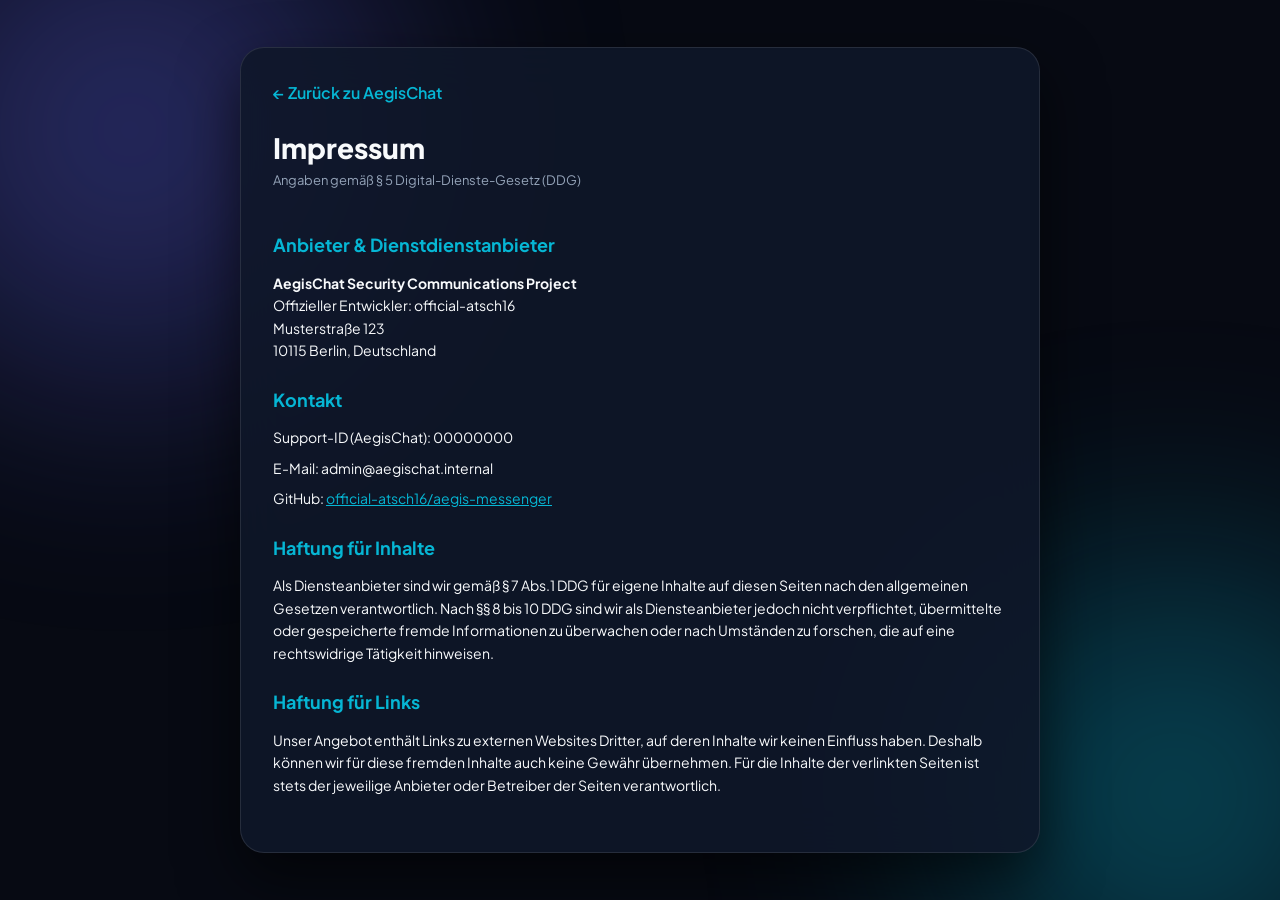
==== public/impressum.html @ 0c6d3ee8 "Fix Supabase Realtime messaging, standardize 8-digit Support ID, add Session Lock, RBAC blacklist, L" ====
<!DOCTYPE html>
<html lang="de">
<head>
  <meta charset="UTF-8">
  <meta name="viewport" content="width=device-width, initial-scale=1.0">
  <title>Impressum • AegisChat</title>
  <link rel="icon" type="image/svg+xml" href="/favicon.svg">
  <link rel="stylesheet" href="/style.css">
  <link href="https://fonts.googleapis.com/css2?family=Plus+Jakarta+Sans:wght@400;500;600;700;800&family=JetBrains+Mono:wght@400;500;600&display=swap" rel="stylesheet">
  <style>
    .legal-container {
      max-width: 800px;
      margin: 40px auto;
      padding: 32px;
      line-height: 1.6;
    }
    .legal-header {
      margin-bottom: 24px;
      border-bottom: 1px solid var(--border-glass);
      padding-bottom: 16px;
    }
    .legal-header h1 {
      font-size: 28px;
      font-weight: 800;
      color: var(--text-bright);
    }
    .legal-section {
      margin-bottom: 24px;
    }
    .legal-section h2 {
      font-size: 18px;
      font-weight: 700;
      color: var(--accent-cyan);
      margin-bottom: 12px;
    }
    .legal-section p, .legal-section address {
      font-style: normal;
      color: var(--text-secondary);
      font-size: 14px;
      margin-bottom: 8px;
    }
    .back-link {
      display: inline-flex;
      align-items: center;
      gap: 8px;
      color: var(--accent-cyan);
      text-decoration: none;
      font-weight: 600;
      margin-bottom: 20px;
    }
  </style>
</head>
<body>
  <div class="app-background">
    <div class="glow-sphere glow-1"></div>
    <div class="glow-sphere glow-2"></div>
  </div>

  <div class="legal-container glass-card">
    <a href="/" class="back-link">← Zurück zu AegisChat</a>

    <div class="legal-header">
      <h1>Impressum</h1>
      <p style="color: var(--text-muted); font-size: 13px;">Angaben gemäß § 5 Digital-Dienste-Gesetz (DDG)</p>
    </div>

    <div class="legal-section">
      <h2>Anbieter & Dienstdienstanbieter</h2>
      <address>
        <strong>AegisChat Security Communications Project</strong><br>
        Offizieller Entwickler: official-atsch16<br>
        Musterstraße 123<br>
        10115 Berlin, Deutschland
      </address>
    </div>

    <div class="legal-section">
      <h2>Kontakt</h2>
      <p>Support-ID (AegisChat): <code>00000000</code></p>
      <p>E-Mail: admin@aegischat.internal</p>
      <p>GitHub: <a href="https://github.com/offical-atsch16/aegis-messenger" target="_blank" style="color: var(--accent-cyan);">official-atsch16/aegis-messenger</a></p>
    </div>

    <div class="legal-section">
      <h2>Haftung für Inhalte</h2>
      <p>Als Diensteanbieter sind wir gemäß § 7 Abs.1 DDG für eigene Inhalte auf diesen Seiten nach den allgemeinen Gesetzen verantwortlich. Nach §§ 8 bis 10 DDG sind wir als Diensteanbieter jedoch nicht verpflichtet, übermittelte oder gespeicherte fremde Informationen zu überwachen oder nach Umständen zu forschen, die auf eine rechtswidrige Tätigkeit hinweisen.</p>
    </div>

    <div class="legal-section">
      <h2>Haftung für Links</h2>
      <p>Unser Angebot enthält Links zu externen Websites Dritter, auf deren Inhalte wir keinen Einfluss haben. Deshalb können wir für diese fremden Inhalte auch keine Gewähr übernehmen. Für die Inhalte der verlinkten Seiten ist stets der jeweilige Anbieter oder Betreiber der Seiten verantwortlich.</p>
    </div>
  </div>
</body>
</html>
---- style.css ----
/* AegisChat - Modern Glassmorphism & Enterprise Privacy Responsive Theme */
:root {
  --bg-dark: #070a13;
  --panel-bg: rgba(15, 23, 42, 0.88);
  --panel-border: rgba(255, 255, 255, 0.1);
  --accent: #6366f1;
  --accent-glow: rgba(99, 102, 241, 0.45);
  --accent-hover: #4f46e5;
  --accent-cyan: #06b6d4;
  --accent-pink: #ec4899;
  --text-main: #f8fafc;
  --text-muted: #94a3b8;
  --input-bg: rgba(10, 15, 28, 0.7);
  --msg-own: linear-gradient(135deg, #6366f1, #4f46e5);
  --msg-other: rgba(30, 41, 59, 0.88);
  --danger: #ef4444;
  --danger-hover: #dc2626;
  --warning: #f59e0b;
  --font-main: 'Plus Jakarta Sans', -apple-system, sans-serif;
  --font-mono: 'JetBrains Mono', monospace;
  --touch-min-height: 44px;
}

* {
  box-sizing: border-box;
  margin: 0;
  padding: 0;
  font-family: var(--font-main);
  -webkit-font-smoothing: antialiased;
}

/* CUSTOM SCROLLBARS FOR CLEAN NATURAL SCROLLING */
::-webkit-scrollbar {
  width: 6px;
  height: 6px;
}

::-webkit-scrollbar-track {
  background: rgba(10, 15, 28, 0.3);
  border-radius: 4px;
}

::-webkit-scrollbar-thumb {
  background: rgba(255, 255, 255, 0.18);
  border-radius: 4px;
}

::-webkit-scrollbar-thumb:hover {
  background: rgba(99, 102, 241, 0.5);
}

body {
  background-color: var(--bg-dark);
  color: var(--text-main);
  min-height: 100vh;
  display: flex;
  flex-direction: column;
  justify-content: center;
  align-items: center;
  overflow-x: hidden;
  position: relative;
}

/* Background Ambient Lighting */
.app-background {
  position: fixed;
  inset: 0;
  z-index: 0;
  pointer-events: none;
}

.glow-sphere {
  position: absolute;
  border-radius: 50%;
  filter: blur(130px);
  opacity: 0.35;
  animation: pulseGlow 10s ease-in-out infinite alternate;
}

.glow-1 {
  width: 500px;
  height: 500px;
  background: var(--accent);
  top: -120px;
  left: -120px;
}

.glow-2 {
  width: 450px;
  height: 450px;
  background: var(--accent-cyan);
  bottom: -120px;
  right: -120px;
}

.glow-3 {
  width: 350px;
  height: 350px;
  background: var(--accent-pink);
  top: 40%;
  left: 50%;
  transform: translate(-50%, -50%);
  opacity: 0.2;
}

@keyframes pulseGlow {
  0% { transform: scale(1); opacity: 0.3; }
  100% { transform: scale(1.1); opacity: 0.45; }
}

.hidden { display: none !important; }

/* GLOBAL BANNER */
.global-banner {
  position: fixed;
  top: 0;
  left: 0;
  right: 0;
  z-index: 1100;
  display: flex;
  align-items: center;
  justify-content: space-between;
  padding: 10px 20px;
  background: rgba(15, 23, 42, 0.95);
  border-bottom: 1px solid var(--accent);
  backdrop-filter: blur(12px);
  font-size: 13px;
}

.banner-content {
  display: flex;
  align-items: center;
  gap: 12px;
}

.banner-badge {
  padding: 2px 8px;
  border-radius: 6px;
  font-size: 11px;
  font-weight: 700;
  background: var(--accent);
  color: white;
  text-transform: uppercase;
}

/* Toast Notifications */
.toast-container {
  position: fixed;
  top: 24px;
  right: 24px;
  z-index: 9999;
  display: flex;
  flex-direction: column;
  gap: 10px;
  pointer-events: none;
}

.toast {
  pointer-events: auto;
  background: rgba(15, 23, 42, 0.95);
  color: var(--text-main);
  border: 1px solid var(--panel-border);
  border-left: 4px solid var(--accent-cyan);
  padding: 12px 20px;
  border-radius: 12px;
  font-size: 13px;
  font-weight: 500;
  box-shadow: 0 10px 30px rgba(0, 0, 0, 0.5);
  backdrop-filter: blur(12px);
  animation: slideInRight 0.3s cubic-bezier(0.16, 1, 0.3, 1), fadeOut 0.4s ease 3.5s forwards;
  max-width: 360px;
}

@keyframes slideInRight {
  from { transform: translateX(100%); opacity: 0; }
  to { transform: translateX(0); opacity: 1; }
}

@keyframes fadeOut {
  from { opacity: 1; transform: translateY(0); }
  to { opacity: 0; transform: translateY(-10px); }
}

/* Glassmorphism Cards */
.glass-card {
  background: var(--panel-bg);
  backdrop-filter: blur(24px);
  -webkit-backdrop-filter: blur(24px);
  border: 1px solid var(--panel-border);
  border-radius: 24px;
  box-shadow: 0 25px 60px rgba(0, 0, 0, 0.6);
  min-width: 0;
  min-height: 0;
}

/* LANDING PAGE STYLES */
.landing-container {
  position: relative;
  z-index: 1;
  width: 100%;
  max-width: 1200px;
  min-height: 100vh;
  padding: 24px 32px;
  display: flex;
  flex-direction: column;
  justify-content: space-between;
  gap: 1.25rem;
}

/* Landing Header / Navbar */
.landing-header {
  display: flex;
  align-items: center;
  justify-content: space-between;
  padding: 12px 0 24px 0;
}

.brand {
  display: flex;
  align-items: center;
  gap: 12px;
}

.brand-icon {
  width: 44px;
  height: 44px;
  background: linear-gradient(135deg, var(--accent), var(--accent-cyan));
  border-radius: 14px;
  display: flex;
  align-items: center;
  justify-content: center;
  color: white;
  box-shadow: 0 8px 24px var(--accent-glow);
  flex-shrink: 0;
}

.brand-title {
  font-size: 24px;
  font-weight: 800;
  letter-spacing: -0.5px;
  background: linear-gradient(to right, #ffffff, var(--text-muted));
  -webkit-background-clip: text;
  -webkit-text-fill-color: transparent;
}

.header-actions {
  display: flex;
  gap: 10px;
}

.header-btn {
  padding: 10px 18px;
  font-size: 13px;
  border-radius: 12px;
  min-height: var(--touch-min-height);
}

/* Hero Section */
.hero-section {
  text-align: center;
  padding: 40px 20px 30px 20px;
  max-width: 860px;
  margin: 0 auto;
}

.hero-badge {
  display: inline-flex;
  align-items: center;
  gap: 8px;
  padding: 6px 16px;
  background: rgba(99, 102, 241, 0.12);
  border: 1px solid rgba(99, 102, 241, 0.3);
  border-radius: 30px;
  font-size: 13px;
  font-weight: 600;
  color: #a5b4fc;
  margin-bottom: 24px;
}

.badge-dot {
  width: 8px;
  height: 8px;
  border-radius: 50%;
  background: var(--accent-cyan);
  box-shadow: 0 0 10px var(--accent-cyan);
}

.hero-title {
  font-size: 48px;
  font-weight: 800;
  line-height: 1.15;
  letter-spacing: -1px;
  margin-bottom: 20px;
  background: linear-gradient(135deg, #ffffff 30%, #94a3b8 100%);
  -webkit-background-clip: text;
  -webkit-text-fill-color: transparent;
}

.hero-subtitle {
  font-size: 18px;
  line-height: 1.6;
  color: var(--text-muted);
  max-width: 680px;
  margin: 0 auto 36px auto;
  font-weight: 400;
}

.hero-cta-group {
  display: flex;
  justify-content: center;
  gap: 1.25rem;
  flex-wrap: wrap;
}

.cta-btn {
  padding: 14px 28px;
  font-size: 16px;
  font-weight: 700;
  border-radius: 16px;
  min-height: 50px;
}

/* Features Section & Grid */
.features-section {
  padding: 20px 0 40px 0;
}

.features-grid {
  display: grid;
  grid-template-columns: repeat(auto-fit, minmax(240px, 1fr));
  gap: 1.25rem;
}

.feature-card {
  padding: 28px;
  transition: transform 0.25s ease, border-color 0.25s ease;
  display: flex;
  flex-direction: column;
  gap: 14px;
}

.feature-card:hover {
  transform: translateY(-4px);
  border-color: rgba(99, 102, 241, 0.35);
}

.feature-icon {
  width: 48px;
  height: 48px;
  border-radius: 14px;
  display: flex;
  align-items: center;
  justify-content: center;
  color: white;
  flex-shrink: 0;
}

.icon-cyan {
  background: rgba(6, 182, 212, 0.15);
  color: var(--accent-cyan);
  border: 1px solid rgba(6, 182, 212, 0.3);
}

.icon-indigo {
  background: rgba(99, 102, 241, 0.15);
  color: var(--accent);
  border: 1px solid rgba(99, 102, 241, 0.3);
}

.icon-pink {
  background: rgba(236, 72, 153, 0.15);
  color: var(--accent-pink);
  border: 1px solid rgba(236, 72, 153, 0.3);
}

.icon-emerald {
  background: rgba(16, 185, 129, 0.15);
  color: #10b981;
  border: 1px solid rgba(16, 185, 129, 0.3);
}

.feature-card h3 {
  font-size: 18px;
  font-weight: 700;
  color: var(--text-main);
}

.feature-card p {
  font-size: 14px;
  line-height: 1.55;
  color: var(--text-muted);
}

/* Landing Footer */
.landing-footer {
  padding: 24px 0 16px 0;
  border-top: 1px solid var(--panel-border);
}

.footer-content {
  display: flex;
  align-items: center;
  justify-content: space-between;
  font-size: 14px;
  color: var(--text-muted);
  gap: 1rem;
}

.footer-github-btn {
  padding: 8px 16px;
  font-size: 12px;
  min-height: var(--touch-min-height);
}

/* INPUTS, BUTTONS & FORMS */
.form-group {
  text-align: left;
  margin-bottom: 16px;
  min-width: 0;
}

label {
  display: block;
  font-size: 11px;
  font-weight: 700;
  text-transform: uppercase;
  letter-spacing: 0.6px;
  color: var(--text-muted);
  margin-bottom: 8px;
}

.input-wrapper {
  position: relative;
  width: 100%;
}

input, select, textarea {
  width: 100%;
  background: var(--input-bg);
  border: 1px solid var(--panel-border);
  border-radius: 12px;
  color: var(--text-main);
  padding: 12px 16px;
  font-size: 15px;
  min-height: var(--touch-min-height);
  outline: none;
  transition: all 0.2s ease;
}

select {
  appearance: none;
  cursor: pointer;
  background-image: url("data:image/svg+xml;charset=US-ASCII,%3Csvg%20xmlns%3D%22http%3A%2F%2Fwww.w3.org%2F2000%2Fsvg%22%20width%3D%22292.4%22%20height%3D%22292.4%22%3E%3Cpath%20fill%3D%22%2394a3b8%22%20d%3D%22M287%2069.4a17.6%2017.6%200%200%200-13-5.4H18.4c-5%200-9.3%201.8-12.9%205.4A17.6%2017.6%200%200%200%200%2082.2c0%205%201.8%209.3%205.4%2012.9l128%20127.9c3.6%203.6%207.8%205.4%2012.8%205.4s9.2-1.8%2012.8-5.4L287%2095c3.5-3.5%205.4-7.8%205.4-12.8%200-5-1.9-9.2-5.5-12.8z%22%2F%3E%3C%2Fsvg%3E");
  background-repeat: no-repeat;
  background-position: right 14px top 50%;
  background-size: 10px auto;
  padding-right: 32px;
}

option {
  background: #0f172a;
  color: var(--text-main);
}

input:focus, select:focus, textarea:focus {
  border-color: var(--accent);
  box-shadow: 0 0 0 3px var(--accent-glow);
}

.btn {
  display: inline-flex;
  align-items: center;
  justify-content: center;
  gap: 8px;
  width: 100%;
  padding: 12px 20px;
  min-height: var(--touch-min-height);
  border-radius: 12px;
  font-weight: 600;
  font-size: 14px;
  cursor: pointer;
  border: none;
  transition: all 0.2s ease;
  touch-action: manipulation;
}

.primary-btn {
  background: linear-gradient(135deg, var(--accent), var(--accent-hover));
  color: white;
  box-shadow: 0 4px 18px var(--accent-glow);
}

.primary-btn:hover {
  transform: translateY(-1px);
  box-shadow: 0 6px 24px var(--accent-glow);
}

.secondary-btn {
  background: rgba(255, 255, 255, 0.06);
  border: 1px solid var(--panel-border);
  color: var(--text-main);
}

.secondary-btn:hover {
  background: rgba(255, 255, 255, 0.12);
}

.full-width-btn {
  width: 100%;
}

.style-danger-btn {
  background: linear-gradient(135deg, var(--danger), var(--danger-hover));
  color: white;
  box-shadow: 0 4px 18px rgba(239, 68, 68, 0.4);
}

.style-danger-btn:hover {
  transform: translateY(-1px);
  box-shadow: 0 6px 24px rgba(239, 68, 68, 0.5);
}

.style-danger {
  border-color: rgba(239, 68, 68, 0.4);
  color: var(--danger);
}

.style-danger:hover {
  background: rgba(239, 68, 68, 0.15);
}

.style-warning {
  border-color: rgba(245, 158, 11, 0.4);
  color: var(--warning);
}

.style-warning:hover {
  background: rgba(245, 158, 11, 0.15);
}

.icon-btn {
  background: transparent;
  border: none;
  color: var(--text-muted);
  cursor: pointer;
  padding: 8px;
  min-width: 40px;
  min-height: 40px;
  border-radius: 10px;
  transition: all 0.2s;
  display: inline-flex;
  align-items: center;
  justify-content: center;
  touch-action: manipulation;
}

.icon-btn:hover {
  color: var(--text-main);
  background: rgba(255, 255, 255, 0.08);
}

.emergency-btn {
  color: #f87171;
}

.emergency-btn:hover {
  color: #ef4444;
  background: rgba(239, 68, 68, 0.2);
}

.status-msg {
  margin-top: 14px;
  font-size: 13px;
  color: var(--accent-cyan);
}

/* SWITCH TOGGLE STYLES */
.switch {
  position: relative;
  display: inline-block;
  width: 52px;
  height: 28px;
  flex-shrink: 0;
}

.switch input {
  opacity: 0;
  width: 0;
  height: 0;
}

.slider {
  position: absolute;
  cursor: pointer;
  inset: 0;
  background-color: rgba(255, 255, 255, 0.15);
  transition: .3s;
  border-radius: 28px;
}

.slider:before {
  position: absolute;
  content: "";
  height: 20px;
  width: 20px;
  left: 4px;
  bottom: 4px;
  background-color: white;
  transition: .3s;
  border-radius: 50%;
}

input:checked + .slider {
  background-color: var(--accent);
}

input:checked + .slider:before {
  transform: translateX(24px);
}

/* APP CONTAINER & MAIN CHAT INTERFACE */
.app-container {
  position: relative;
  z-index: 1;
  width: 100%;
  max-width: 1120px;
  height: 90vh;
  max-height: 820px;
  padding: 16px;
  display: flex;
  justify-content: center;
  align-items: center;
}

.main-chat-card {
  width: 100%;
  height: 100%;
  display: flex;
  position: relative;
  overflow: hidden;
}

/* Mobile Bar */
.mobile-bar {
  display: none;
  width: 100%;
  height: 56px;
  padding: 0 16px;
  align-items: center;
  justify-content: space-between;
  border-bottom: 1px solid var(--panel-border);
  background: rgba(10, 15, 28, 0.85);
  flex-shrink: 0;
}

.mobile-brand {
  font-weight: 700;
  font-size: 16px;
  background: linear-gradient(to right, #fff, var(--text-muted));
  -webkit-background-clip: text;
  -webkit-text-fill-color: transparent;
}

.mobile-only { display: none; }
.desktop-only { display: inline-flex; }

/* Sidebar */
.sidebar {
  width: 320px;
  background: rgba(10, 15, 28, 0.45);
  border-right: 1px solid var(--panel-border);
  padding: 20px;
  display: flex;
  flex-direction: column;
  gap: 1.25rem;
  transition: transform 0.3s ease;
  z-index: 10;
  min-width: 0;
}

.user-profile {
  display: flex;
  align-items: center;
  gap: 12px;
  padding-bottom: 16px;
  border-bottom: 1px solid var(--panel-border);
}

.avatar {
  width: 42px;
  height: 42px;
  border-radius: 12px;
  background: linear-gradient(135deg, var(--accent), var(--accent-cyan));
  display: flex;
  align-items: center;
  justify-content: center;
  font-weight: 700;
  font-size: 15px;
  color: white;
  flex-shrink: 0;
}

.profile-info { flex: 1; overflow: hidden; }
.profile-info h3 {
  font-size: 14px;
  font-weight: 600;
  white-space: nowrap;
  overflow: hidden;
  text-overflow: ellipsis;
}

.id-badge {
  display: flex;
  align-items: center;
  gap: 6px;
  font-size: 11px;
  font-family: var(--font-mono);
  color: var(--text-muted);
}

.dot.online {
  width: 7px;
  height: 7px;
  background: #10b981;
  border-radius: 50%;
  box-shadow: 0 0 8px #10b981;
}

.dot.offline {
  width: 7px;
  height: 7px;
  background: #ef4444;
  border-radius: 50%;
}

.profile-actions {
  display: flex;
  gap: 2px;
}

.section-title {
  font-size: 11px;
  font-weight: 700;
  text-transform: uppercase;
  letter-spacing: 0.8px;
  color: var(--text-muted);
}

.add-contact-form {
  display: flex;
  flex-direction: column;
  gap: 10px;
}

.btn-group {
  display: flex;
  gap: 8px;
}

.btn-group .btn {
  flex: 1;
  padding: 10px 12px;
  font-size: 13px;
}

.contacts-list {
  list-style: none;
  overflow-y: auto;
  -webkit-overflow-scrolling: touch;
  flex: 1;
  display: flex;
  flex-direction: column;
  gap: 6px;
  min-height: 0;
}

.contact-item {
  display: flex;
  align-items: center;
  gap: 12px;
  padding: 12px;
  border-radius: 12px;
  cursor: pointer;
  transition: all 0.2s;
  border: 1px solid transparent;
  touch-action: manipulation;
}

.contact-item:hover {
  background: rgba(255, 255, 255, 0.05);
}

.contact-item.active {
  background: rgba(99, 102, 241, 0.15);
  border-color: rgba(99, 102, 241, 0.4);
}

.contact-item .contact-details {
  display: flex;
  flex-direction: column;
  gap: 2px;
  overflow: hidden;
  flex: 1;
  min-width: 0;
}

.contact-item .contact-name {
  font-size: 13px;
  font-weight: 600;
  white-space: nowrap;
  overflow: hidden;
  text-overflow: ellipsis;
  color: var(--text-main);
}

.contact-item .contact-id {
  font-size: 11px;
  font-family: var(--font-mono);
  color: var(--text-muted);
  white-space: nowrap;
  overflow: hidden;
  text-overflow: ellipsis;
}

.contact-item .contact-type-tag {
  margin-left: auto;
  font-size: 10px;
  padding: 2px 6px;
  border-radius: 6px;
  background: rgba(6, 182, 212, 0.15);
  color: var(--accent-cyan);
  flex-shrink: 0;
}

.group-members-checklist {
  max-height: 180px;
  overflow-y: auto;
  background: rgba(10, 15, 28, 0.6);
  border: 1px solid var(--panel-border);
  border-radius: 12px;
  padding: 8px 12px;
  display: flex;
  flex-direction: column;
  gap: 8px;
}

.group-member-checkbox-row {
  display: flex;
  align-items: center;
  gap: 10px;
  font-size: 13px;
  cursor: pointer;
  padding: 6px 8px;
  border-radius: 8px;
  transition: background 0.2s ease;
}

.group-member-checkbox-row:hover {
  background: rgba(255, 255, 255, 0.05);
}

.group-member-checkbox-row input[type="checkbox"] {
  width: 18px;
  height: 18px;
  min-height: 18px;
  accent-color: var(--accent);
  cursor: pointer;
}

.mesh-video-grid {
  width: 100%;
  height: 100%;
  display: grid;
  grid-template-columns: repeat(auto-fit, minmax(180px, 1fr));
  gap: 10px;
  padding: 10px;
  box-sizing: border-box;
}

.mesh-video-tile {
  position: relative;
  width: 100%;
  height: 100%;
  min-height: 140px;
  background: #0f172a;
  border-radius: 12px;
  overflow: hidden;
  border: 1px solid var(--panel-border);
}

.mesh-video-tile video {
  width: 100%;
  height: 100%;
  object-fit: cover;
}

.mesh-video-label {
  position: absolute;
  bottom: 8px;
  left: 8px;
  background: rgba(15, 23, 42, 0.85);
  padding: 2px 8px;
  border-radius: 6px;
  font-size: 11px;
  font-weight: 600;
  color: var(--text-main);
  backdrop-filter: blur(8px);
}

/* PROMPT BAR FOR SAVING CONTACT */
.prompt-bar {
  background: rgba(99, 102, 241, 0.18);
  border-bottom: 1px solid rgba(99, 102, 241, 0.35);
  padding: 10px 20px;
  display: flex;
  align-items: center;
  justify-content: space-between;
  font-size: 13px;
  animation: slideDown 0.25s ease-out;
  flex-wrap: wrap;
  gap: 10px;
}

@keyframes slideDown {
  from { transform: translateY(-100%); opacity: 0; }
  to { transform: translateY(0); opacity: 1; }
}

.prompt-text {
  display: flex;
  align-items: center;
  gap: 8px;
  color: #c7d2fe;
}

.prompt-actions {
  display: flex;
  gap: 8px;
}

.prompt-btn {
  padding: 6px 14px;
  font-size: 12px;
  width: auto;
  border-radius: 8px;
}

/* Footer / Branding in Sidebar */
.sidebar-footer {
  margin-top: auto;
  padding-top: 12px;
  border-top: 1px solid var(--panel-border);
  font-size: 11px;
  color: var(--text-muted);
  text-align: center;
}

.brand-link {
  color: var(--accent-cyan);
  text-decoration: none;
  font-weight: 600;
  transition: color 0.2s;
}

.brand-link:hover {
  color: #38bdf8;
  text-decoration: underline;
}

/* Chat Viewport */
.chat-viewport {
  flex: 1;
  display: flex;
  flex-direction: column;
  position: relative;
  background: rgba(15, 23, 42, 0.2);
  min-width: 0;
  min-height: 0;
}

.chat-header {
  padding: 14px 20px;
  border-bottom: 1px solid var(--panel-border);
  display: flex;
  align-items: center;
  gap: 12px;
  flex-wrap: wrap;
}

.back-nav-btn {
  width: auto;
  padding: 6px 12px;
  font-size: 13px;
  min-height: 38px;
  border-radius: 8px;
}

.active-user-info {
  display: flex;
  align-items: center;
  gap: 12px;
  cursor: pointer;
  border-radius: 10px;
  padding: 4px 8px;
  transition: background 0.2s;
  min-width: 0;
}

.active-user-info:hover {
  background: rgba(255, 255, 255, 0.05);
}

.active-name-row {
  display: flex;
  align-items: center;
  gap: 6px;
  min-width: 0;
}

.inline-edit-btn {
  padding: 2px 4px;
  opacity: 0.6;
}

.active-user-info:hover .inline-edit-btn {
  opacity: 1;
}

.status-indicator {
  font-size: 12px;
  color: #10b981;
  display: flex;
  align-items: center;
  gap: 6px;
  flex-wrap: wrap;
}

.typing-text {
  font-size: 12px;
  color: var(--accent-cyan);
  font-style: italic;
  animation: pulse 1.2s infinite;
}

@keyframes pulse {
  0% { opacity: 0.4; }
  50% { opacity: 1; }
  100% { opacity: 0.4; }
}

.lock-icon {
  font-size: 11px;
}

.chat-header-actions {
  margin-left: auto;
  display: flex;
  gap: 10px;
  align-items: center;
  flex-wrap: wrap;
}

.sender-select-wrapper {
  display: flex;
  flex-direction: column;
  align-items: flex-start;
}

.sender-dropdown {
  padding: 6px 12px;
  font-size: 12px;
  font-family: var(--font-mono);
  border-radius: 8px;
  background: rgba(10, 15, 28, 0.85);
  border: 1px solid var(--panel-border);
  color: var(--accent-cyan);
  outline: none;
  min-height: 36px;
}

.empty-state {
  flex: 1;
  display: flex;
  flex-direction: column;
  align-items: center;
  justify-content: center;
  padding: 40px 20px;
  text-align: center;
  color: var(--text-muted);
}

.empty-icon {
  width: 80px;
  height: 80px;
  border-radius: 20px;
  background: rgba(255, 255, 255, 0.03);
  display: flex;
  align-items: center;
  justify-content: center;
  margin-bottom: 16px;
  color: var(--text-muted);
}

.messages-container {
  flex: 1;
  padding: 20px;
  overflow-y: auto;
  -webkit-overflow-scrolling: touch;
  display: flex;
  flex-direction: column;
  gap: 12px;
  min-height: 0;
}

.msg-bubble {
  max-width: 75%;
  padding: 12px 16px;
  border-radius: 16px;
  font-size: 14px;
  line-height: 1.5;
  word-break: break-word;
  position: relative;
  animation: fadeIn 0.2s ease-out;
  transition: border-color 0.4s ease, box-shadow 0.4s ease;
}

.msg-bubble.own {
  align-self: flex-end;
  background: var(--msg-own);
  color: white;
  border-bottom-right-radius: 4px;
  box-shadow: 0 4px 14px var(--accent-glow);
}

.msg-bubble.other {
  align-self: flex-start;
  background: var(--msg-other);
  color: var(--text-main);
  border-bottom-left-radius: 4px;
  border: 1px solid var(--panel-border);
}

.msg-meta {
  font-size: 10px;
  opacity: 0.75;
  margin-top: 4px;
  display: flex;
  align-items: center;
  justify-content: flex-end;
  gap: 4px;
}

.msg-tick {
  font-size: 11px;
  color: #38bdf8;
}

.message-input-area {
  padding: 14px 20px;
  border-top: 1px solid var(--panel-border);
  display: flex;
  gap: 10px;
  align-items: center;
  background: rgba(10, 15, 28, 0.6);
}

.send-btn {
  width: 44px;
  height: 44px;
  padding: 0;
  border-radius: 12px;
  flex-shrink: 0;
}

/* OVERHAUL: SETTINGS MODAL */
.settings-card {
  width: 100%;
  max-width: 680px;
  padding: 28px;
  max-height: 85vh;
  display: flex;
  flex-direction: column;
  overflow-y: auto;
  -webkit-overflow-scrolling: touch;
}

.settings-grid {
  display: flex;
  flex-direction: column;
  gap: 1.25rem;
  margin-top: 12px;
}

.settings-card-segment {
  background: rgba(10, 15, 28, 0.55);
  border: 1px solid var(--panel-border);
  border-radius: 18px;
  padding: 20px;
  display: flex;
  flex-direction: column;
  gap: 12px;
}

.settings-segment-header {
  display: flex;
  align-items: center;
  gap: 10px;
  color: var(--text-main);
  padding-bottom: 8px;
  border-bottom: 1px solid var(--panel-border);
}

.settings-segment-header h4 {
  font-size: 15px;
  font-weight: 700;
}

.settings-info-box {
  display: flex;
  flex-direction: column;
  gap: 8px;
  background: rgba(0, 0, 0, 0.2);
  padding: 12px 16px;
  border-radius: 12px;
}

.settings-info-item {
  display: flex;
  justify-content: space-between;
  align-items: center;
  font-size: 13px;
}

.info-label {
  color: var(--text-muted);
  font-weight: 500;
}

.info-value {
  color: var(--accent-cyan);
  font-weight: 600;
}

.info-value.font-mono {
  font-family: var(--font-mono);
}

.settings-desc {
  font-size: 13px;
  color: var(--text-muted);
  line-height: 1.5;
}

.settings-action-block {
  display: flex;
  flex-direction: column;
  gap: 10px;
}

.settings-action-desc strong {
  font-size: 13px;
  color: var(--text-main);
  display: block;
  margin-bottom: 2px;
}

/* OVERHAUL: ADMIN DASHBOARD MODAL */
.admin-dashboard-card {
  width: 100%;
  max-width: 860px;
  padding: 28px;
  max-height: 88vh;
  display: flex;
  flex-direction: column;
  overflow: hidden;
}

.admin-dashboard-card .modal-header {
  flex-shrink: 0;
}

/* ADMIN DASHBOARD TABS NAVIGATION */
.admin-tabs {
  display: flex;
  gap: 8px;
  border-bottom: 1px solid var(--panel-border);
  padding-bottom: 12px;
  margin-bottom: 16px;
  overflow-x: auto;
  -webkit-overflow-scrolling: touch;
  flex-shrink: 0;
}

.admin-tab-btn {
  display: inline-flex;
  align-items: center;
  gap: 8px;
  padding: 10px 18px;
  border-radius: 12px;
  font-size: 13px;
  font-weight: 600;
  color: var(--text-muted);
  background: transparent;
  border: 1px solid transparent;
  cursor: pointer;
  transition: all 0.2s;
  white-space: nowrap;
  min-height: 42px;
  touch-action: manipulation;
}

.admin-tab-btn:hover {
  color: var(--text-main);
  background: rgba(255, 255, 255, 0.05);
}

.admin-tab-btn.active {
  color: white;
  background: rgba(99, 102, 241, 0.2);
  border-color: rgba(99, 102, 241, 0.4);
  box-shadow: 0 4px 12px rgba(99, 102, 241, 0.2);
}

.admin-tab-content {
  flex: 1;
  overflow-y: auto;
  -webkit-overflow-scrolling: touch;
  display: flex;
  flex-direction: column;
  gap: 1.25rem;
  padding-right: 4px;
}

.admin-card-box {
  background: rgba(10, 15, 28, 0.55);
  border: 1px solid var(--panel-border);
  border-radius: 18px;
  padding: 20px;
  display: flex;
  flex-direction: column;
  gap: 1rem;
}

.admin-card-box h4 {
  font-size: 15px;
  font-weight: 700;
  color: var(--text-main);
}

/* ADMIN STATS GRID */
.admin-stats-grid {
  display: grid;
  grid-template-columns: repeat(auto-fit, minmax(180px, 1fr));
  gap: 1.25rem;
}

.stat-card {
  background: rgba(10, 15, 28, 0.6);
  border: 1px solid var(--panel-border);
  border-radius: 16px;
  padding: 20px;
  text-align: center;
}

.stat-value {
  font-size: 32px;
  font-weight: 800;
  color: var(--accent-cyan);
  font-family: var(--font-mono);
}

.stat-label {
  font-size: 12px;
  color: var(--text-muted);
  text-transform: uppercase;
  letter-spacing: 0.5px;
  margin-top: 4px;
}

.admin-toggle-row {
  display: flex;
  align-items: center;
  justify-content: space-between;
  gap: 1.25rem;
}

.admin-toggle-info h4 {
  font-size: 14px;
  font-weight: 700;
}

.admin-desc {
  font-size: 12px;
  color: var(--text-muted);
  line-height: 1.4;
}

.admin-invite-controls {
  display: flex;
  gap: 1rem;
  align-items: flex-end;
  flex-wrap: wrap;
}

.inline-form-group {
  flex: 1;
  min-width: 160px;
  margin-bottom: 0;
}

.inline-btn {
  width: auto;
  min-width: 160px;
}

.admin-banner-row {
  display: flex;
  gap: 1rem;
  flex-wrap: wrap;
}

.flex-1 { flex: 1; min-width: 160px; }

/* RESPONSIVE TABLES */
.table-responsive {
  width: 100%;
  overflow-x: auto;
  -webkit-overflow-scrolling: touch;
  border-radius: 12px;
  border: 1px solid var(--panel-border);
}

.admin-table {
  width: 100%;
  border-collapse: collapse;
  text-align: left;
  font-size: 13px;
  min-width: 480px;
}

.admin-table th, .admin-table td {
  padding: 12px 16px;
  border-bottom: 1px solid var(--panel-border);
}

.admin-table th {
  background: rgba(15, 23, 42, 0.9);
  color: var(--text-muted);
  font-size: 11px;
  text-transform: uppercase;
  letter-spacing: 0.6px;
}

.admin-table tbody tr:hover {
  background: rgba(255, 255, 255, 0.03);
}

.status-badge {
  padding: 3px 8px;
  border-radius: 6px;
  font-size: 11px;
  font-weight: 600;
}

.badge-active { background: rgba(16, 185, 129, 0.15); color: #10b981; }
.badge-used { background: rgba(148, 163, 184, 0.15); color: #94a3b8; }
.badge-frozen { background: rgba(239, 68, 68, 0.15); color: #ef4444; }
.badge-admin { background: rgba(99, 102, 241, 0.2); color: #a5b4fc; }
.badge-user { background: rgba(6, 182, 212, 0.15); color: var(--accent-cyan); }

/* SUPPORT BADGES & DISCLAIMER */
.badge-supporter {
  display: inline-flex;
  align-items: center;
  gap: 4px;
  padding: 2px 8px;
  border-radius: 12px;
  font-size: 10px;
  font-weight: 700;
  background: rgba(16, 185, 129, 0.2);
  border: 1px solid rgba(16, 185, 129, 0.6);
  color: #10b981;
  white-space: nowrap;
}

.support-disclaimer {
  display: flex;
  align-items: center;
  gap: 12px;
  padding: 12px 16px;
  background: rgba(16, 185, 129, 0.08);
  border: 1px solid rgba(16, 185, 129, 0.3);
  border-radius: 12px;
  margin: 12px 16px 4px 16px;
}

.support-disclaimer-icon {
  font-size: 24px;
}

.support-disclaimer-text strong {
  color: #10b981;
  font-size: 13px;
}

.support-disclaimer-text p {
  margin: 2px 0 0 0;
  font-size: 12px;
  color: var(--text-muted);
}

.support-status-badge {
  margin-left: auto;
  padding: 4px 10px;
  border-radius: 20px;
  font-size: 11px;
  font-weight: 700;
  background: rgba(0, 240, 255, 0.15);
  color: var(--accent-cyan);
  border: 1px solid rgba(0, 240, 255, 0.4);
}

/* CALL EVENT CHAT WIDGETS */
.call-event-card {
  display: flex;
  align-items: center;
  gap: 12px;
  padding: 10px 14px;
  border-radius: 12px;
  background: rgba(15, 23, 42, 0.6);
  border: 1px solid rgba(255, 255, 255, 0.1);
  margin: 2px 0;
  min-width: 180px;
}

.call-event-card.call-widget-missed {
  border-color: rgba(239, 68, 68, 0.4);
  background: rgba(239, 68, 68, 0.08);
}

.call-event-card.call-widget-ended {
  border-color: rgba(0, 240, 255, 0.3);
  background: rgba(0, 240, 255, 0.05);
}

.call-event-icon {
  font-size: 20px;
}

.call-event-info {
  display: flex;
  flex-direction: column;
}

.call-event-title {
  font-size: 13px;
  font-weight: 700;
  color: var(--text-bright);
}

.call-event-sub {
  font-size: 10px;
  color: var(--text-muted);
}

/* FORENSIC WATERMARK OVERLAY (LEAK PROTECTION) */
.forensic-watermark-overlay {
  position: absolute;
  top: 0;
  left: 0;
  width: 100%;
  height: 100%;
  pointer-events: none;
  z-index: 8;
  overflow: hidden;
  opacity: 0.12;
  mix-blend-mode: overlay;
  display: flex;
  flex-wrap: wrap;
  align-content: space-around;
  justify-content: space-around;
  user-select: none;
}

.watermark-pattern-text {
  font-family: var(--font-mono);
  font-size: 10px;
  font-weight: 700;
  color: #ffffff;
  padding: 16px 20px;
  transform: rotate(-22deg);
  white-space: nowrap;
  letter-spacing: 0.8px;
  text-shadow: 0 0 2px rgba(0, 0, 0, 0.8);
}

/* EXCLUSIVE FOUNDER & LEAD DEV VIP BADGE FOR ACCOUNT "ARIEN" */
.badge-founder {
  display: inline-flex;
  align-items: center;
  gap: 5px;
  padding: 3px 9px;
  border-radius: 20px;
  font-size: 11px;
  font-weight: 800;
  letter-spacing: 0.4px;
  background: linear-gradient(135deg, rgba(255, 215, 0, 0.35) 0%, rgba(168, 85, 247, 0.45) 100%);
  border: 1px solid #ffd700;
  color: #ffffff;
  box-shadow: 0 0 12px rgba(255, 215, 0, 0.35), inset 0 0 6px rgba(255, 215, 0, 0.2);
  text-shadow: 0 1px 3px rgba(0, 0, 0, 0.7);
  white-space: nowrap;
  vertical-align: middle;
  animation: founderGlow 3s ease-in-out infinite alternate;
}

.badge-founder svg {
  width: 13px;
  height: 13px;
  fill: #ffd700;
  filter: drop-shadow(0 0 3px rgba(255, 215, 0, 0.8));
}

@keyframes founderGlow {
  0% {
    box-shadow: 0 0 8px rgba(255, 215, 0, 0.3), inset 0 0 4px rgba(255, 215, 0, 0.2);
    border-color: rgba(255, 215, 0, 0.8);
  }
  100% {
    box-shadow: 0 0 16px rgba(255, 215, 0, 0.6), inset 0 0 8px rgba(255, 215, 0, 0.4);
    border-color: #ffffff;
  }
}

/* BURNER NUMBERS MODAL */
.burner-card {
  max-width: 540px;
  max-height: 85vh;
  display: flex;
  flex-direction: column;
  overflow-y: auto;
  -webkit-overflow-scrolling: touch;
}

.burner-creation-box {
  background: rgba(10, 15, 28, 0.6);
  border: 1px solid var(--panel-border);
  border-radius: 16px;
  padding: 16px;
  margin-bottom: 20px;
  text-align: left;
}

.burner-creation-row {
  display: flex;
  gap: 12px;
  margin-top: 8px;
  flex-wrap: wrap;
}

.burner-select { flex: 1; min-width: 180px; }

.burner-list-section { text-align: left; }
.burner-list-section h4 {
  font-size: 12px;
  text-transform: uppercase;
  color: var(--text-muted);
  letter-spacing: 0.6px;
  margin-bottom: 10px;
}

.burner-list {
  list-style: none;
  max-height: 240px;
  overflow-y: auto;
  -webkit-overflow-scrolling: touch;
  display: flex;
  flex-direction: column;
  gap: 10px;
}

.burner-item {
  display: flex;
  align-items: center;
  justify-content: space-between;
  padding: 12px 16px;
  background: rgba(15, 23, 42, 0.7);
  border: 1px solid var(--panel-border);
  border-radius: 14px;
}

.burner-info {
  display: flex;
  flex-direction: column;
  gap: 2px;
}

.burner-num {
  font-family: var(--font-mono);
  font-size: 15px;
  font-weight: 700;
  color: var(--accent-cyan);
}

.call-voice-mask-badge {
  display: flex;
  align-items: center;
  padding: 8px 12px;
  background: rgba(255, 255, 255, 0.08);
  border: 1px solid var(--panel-border);
  border-radius: 12px;
  font-size: 12px;
  font-weight: 700;
  color: var(--text-muted);
  transition: all 0.2s ease;
}

.call-voice-mask-badge.active {
  background: rgba(236, 72, 153, 0.2);
  border-color: rgba(236, 72, 153, 0.5);
  color: #f472b6;
  box-shadow: 0 0 12px rgba(236, 72, 153, 0.3);
}

.call-control-circle.active {
  background: rgba(236, 72, 153, 0.25) !important;
  color: #f472b6 !important;
  border-color: rgba(236, 72, 153, 0.6) !important;
  box-shadow: 0 0 14px rgba(236, 72, 153, 0.4);
}

.burner-expiry {
  font-size: 11px;
  color: var(--text-muted);
}

.burner-actions {
  display: flex;
  gap: 6px;
}

/* MODALS OVERLAY & ACCESSIBILITY Z-INDEX */
.modal-overlay {
  position: fixed;
  inset: 0;
  z-index: 2000;
  background: rgba(5, 8, 15, 0.82);
  backdrop-filter: blur(12px);
  -webkit-backdrop-filter: blur(12px);
  display: flex;
  align-items: center;
  justify-content: center;
  padding: 20px;
  overflow-y: auto;
  -webkit-overflow-scrolling: touch;
}

.modal-card {
  width: 100%;
  max-width: 440px;
  padding: 32px 28px;
  margin: auto;
}

.setup-card {
  display: flex;
  flex-direction: column;
}

.setup-card .brand {
  display: flex;
  align-items: center;
  gap: 12px;
  margin-bottom: 12px;
}

.setup-card .brand h1 {
  font-size: 22px;
  font-weight: 800;
  line-height: 1.25;
  color: var(--text-main);
  margin: 0;
}

.setup-card .tagline {
  font-size: 13px;
  line-height: 1.5;
  color: var(--text-muted);
  margin-bottom: 20px;
}

.invite-hint-text {
  font-size: 13px;
  line-height: 1.55;
  color: #a5b4fc;
  background: rgba(99, 102, 241, 0.12);
  border: 1px solid rgba(99, 102, 241, 0.3);
  padding: 12px 16px;
  border-radius: 12px;
  margin-bottom: 20px;
}

.modal-actions-btn {
  display: flex;
  flex-direction: column;
  gap: 10px;
  margin-top: 20px;
}

.modal-header {
  display: flex;
  align-items: center;
  justify-content: space-between;
  margin-bottom: 16px;
}

.modal-header h3 {
  font-size: 18px;
  font-weight: 600;
}

.modal-body {
  display: flex;
  flex-direction: column;
  align-items: center;
  text-align: center;
}

.qr-container {
  background: white;
  padding: 16px;
  border-radius: 16px;
  box-shadow: 0 10px 30px rgba(0,0,0,0.3);
  display: flex;
  justify-content: center;
  align-items: center;
  margin-bottom: 12px;
}

.qr-container img, .qr-container canvas {
  display: block;
  max-width: 200px;
  max-height: 200px;
}

.camera-reader-viewport {
  width: 100%;
  border-radius: 14px;
  overflow: hidden;
  border: 1px solid var(--panel-border);
}

.modal-subtext {
  font-size: 13px;
  color: var(--text-muted);
  line-height: 1.4;
}

/* ONBOARDING TOUR MODAL */
.onboarding-card {
  max-width: 480px;
  padding: 32px;
  text-align: center;
}

.onboarding-header {
  display: flex;
  align-items: center;
  justify-content: space-between;
  margin-bottom: 24px;
}

.step-badge {
  display: inline-block;
  padding: 4px 12px;
  background: rgba(99, 102, 241, 0.15);
  border: 1px solid rgba(99, 102, 241, 0.3);
  border-radius: 20px;
  font-size: 11px;
  font-weight: 700;
  color: #a5b4fc;
  margin-bottom: 16px;
  text-transform: uppercase;
  letter-spacing: 0.5px;
}

.step-icon {
  width: 72px;
  height: 72px;
  margin: 0 auto 18px auto;
  border-radius: 20px;
  background: linear-gradient(135deg, rgba(99, 102, 241, 0.2), rgba(6, 182, 212, 0.2));
  border: 1px solid var(--panel-border);
  display: flex;
  align-items: center;
  justify-content: center;
  color: var(--accent-cyan);
}

.onboarding-step h3 {
  font-size: 19px;
  font-weight: 700;
  margin-bottom: 12px;
}

.onboarding-step p {
  font-size: 14px;
  line-height: 1.6;
  color: var(--text-muted);
  margin-bottom: 24px;
}

.onboarding-dots {
  display: flex;
  justify-content: center;
  gap: 8px;
  margin-bottom: 24px;
}

.dot-indicator {
  width: 8px;
  height: 8px;
  border-radius: 50%;
  background: rgba(255, 255, 255, 0.2);
  transition: all 0.3s;
}

.dot-indicator.active {
  width: 24px;
  border-radius: 4px;
  background: var(--accent-cyan);
}

.onboarding-actions {
  display: flex;
  gap: 12px;
}

/* ATTACHMENTS & MEDIA CARDS */
.attach-btn {
  color: var(--text-muted);
  margin-right: 4px;
}

.attach-btn:hover {
  color: var(--accent);
  background: rgba(255, 255, 255, 0.08);
}

.file-preview-bar {
  display: flex;
  align-items: center;
  justify-content: space-between;
  background: rgba(10, 15, 28, 0.8);
  border: 1px solid var(--panel-border);
  border-bottom: none;
  padding: 10px 16px;
  backdrop-filter: blur(10px);
}

.file-preview-info {
  display: flex;
  align-items: center;
  gap: 12px;
  color: var(--accent-cyan);
}

.file-preview-details {
  display: flex;
  flex-direction: column;
}

.file-preview-name {
  font-size: 0.85rem;
  font-weight: 600;
  color: var(--text-main);
  word-break: break-all;
}

.file-preview-size {
  font-size: 0.75rem;
  color: var(--text-muted);
}

.upload-progress-container {
  width: 100%;
  height: 4px;
  background: rgba(255, 255, 255, 0.1);
  overflow: hidden;
}

.upload-progress-bar {
  height: 100%;
  background: linear-gradient(90deg, var(--accent), var(--accent-cyan));
  transition: width 0.2s ease;
}

.media-card {
  margin-top: 6px;
  margin-bottom: 6px;
  border-radius: 12px;
  overflow: hidden;
  max-width: 280px;
}

.media-card-img {
  width: 100%;
  max-height: 220px;
  object-fit: cover;
  display: block;
  cursor: pointer;
  border-radius: 12px;
  transition: transform 0.2s ease;
}

.media-card-img:hover {
  transform: scale(1.02);
}

.file-attachment-card {
  display: flex;
  align-items: center;
  gap: 12px;
  padding: 10px 14px;
  background: rgba(0, 0, 0, 0.2);
  border: 1px solid var(--panel-border);
  border-radius: 12px;
  margin-top: 6px;
  margin-bottom: 6px;
  text-decoration: none;
  color: var(--text-main);
  transition: all 0.2s;
}

.file-attachment-card:hover {
  background: rgba(0, 0, 0, 0.35);
  border-color: var(--accent);
}

.file-attachment-icon {
  color: var(--accent-cyan);
  flex-shrink: 0;
}

.file-attachment-info {
  display: flex;
  flex-direction: column;
  overflow: hidden;
}

.file-attachment-name {
  font-size: 0.85rem;
  font-weight: 600;
  white-space: nowrap;
  overflow: hidden;
  text-overflow: ellipsis;
}

.file-attachment-size {
  font-size: 0.72rem;
  color: var(--text-muted);
}

.file-attachment-dl-btn {
  margin-left: auto;
  color: var(--accent-cyan);
  flex-shrink: 0;
}

/* Lightbox Modal */
.lightbox-card {
  max-width: 90vw;
  max-height: 90vh;
  display: flex;
  flex-direction: column;
  background: var(--panel-bg);
  border: 1px solid var(--panel-border);
  border-radius: 20px;
  overflow: hidden;
}

.lightbox-header {
  display: flex;
  align-items: center;
  justify-content: space-between;
  padding: 12px 18px;
  border-bottom: 1px solid var(--panel-border);
}

.lightbox-filename {
  font-size: 0.9rem;
  font-weight: 600;
  color: var(--text-main);
  max-width: 60%;
  white-space: nowrap;
  overflow: hidden;
  text-overflow: ellipsis;
}

.lightbox-actions {
  display: flex;
  align-items: center;
  gap: 12px;
}

.lightbox-body {
  display: flex;
  align-items: center;
  justify-content: center;
  padding: 12px;
  background: rgba(0, 0, 0, 0.85);
  overflow: auto;
}

.lightbox-body img {
  max-width: 85vw;
  max-height: 75vh;
  object-fit: contain;
  border-radius: 12px;
}

/* TAB BLUR SCREENSHOT PROTECTION OVERLAY */
.tab-blur-overlay {
  position: absolute;
  inset: 0;
  z-index: 100;
  background: rgba(7, 10, 19, 0.85);
  backdrop-filter: blur(28px);
  -webkit-backdrop-filter: blur(28px);
  display: flex;
  align-items: center;
  justify-content: center;
  padding: 24px;
  text-align: center;
  animation: fadeIn 0.2s ease-out;
}

.tab-blur-content {
  display: flex;
  flex-direction: column;
  align-items: center;
  gap: 12px;
  color: var(--text-main);
  max-width: 320px;
}

.tab-blur-content svg {
  color: var(--accent-cyan);
}

.tab-blur-content h3 {
  font-size: 18px;
  font-weight: 700;
}

.tab-blur-content p {
  font-size: 13px;
  color: var(--text-muted);
}

/* VOICE RECORDING BAR & MIC BUTTON */
.mic-btn {
  color: var(--text-muted);
  transition: all 0.2s;
}

.mic-btn:hover {
  color: var(--danger);
  background: rgba(239, 68, 68, 0.15);
}

.mic-btn.recording {
  color: white;
  background: var(--danger);
  animation: pulseRed 1s infinite;
}

.voice-recording-bar {
  display: flex;
  align-items: center;
  justify-content: space-between;
  padding: 12px 20px;
  background: rgba(239, 68, 68, 0.12);
  border-top: 1px solid rgba(239, 68, 68, 0.3);
  backdrop-filter: blur(12px);
}

.voice-recording-status {
  display: flex;
  align-items: center;
  gap: 10px;
}

.recording-pulse-dot {
  width: 10px;
  height: 10px;
  border-radius: 50%;
  background: var(--danger);
  box-shadow: 0 0 10px var(--danger);
  animation: pulseRed 1s infinite alternate;
}

@keyframes pulseRed {
  0% { transform: scale(1); opacity: 0.5; }
  100% { transform: scale(1.3); opacity: 1; }
}

.recording-timer {
  font-size: 14px;
  font-weight: 700;
  color: var(--danger);
}

.recording-label {
  font-size: 12px;
  color: var(--text-muted);
}

.voice-recording-actions {
  display: flex;
  gap: 8px;
}

/* CUSTOM VOICE MESSAGE AUDIO PLAYER UI */
.voice-player-card {
  display: flex;
  align-items: center;
  gap: 12px;
  padding: 10px 14px;
  background: rgba(0, 0, 0, 0.25);
  border: 1px solid var(--panel-border);
  border-radius: 14px;
  margin-top: 6px;
  margin-bottom: 6px;
  min-width: 220px;
}

.voice-play-btn {
  width: 38px;
  height: 38px;
  border-radius: 50%;
  background: var(--accent);
  color: white;
  border: none;
  cursor: pointer;
  display: flex;
  align-items: center;
  justify-content: center;
  flex-shrink: 0;
  transition: transform 0.15s ease, background-color 0.15s ease;
  touch-action: manipulation;
}

.voice-play-btn:hover {
  transform: scale(1.05);
  background: var(--accent-hover);
}

.voice-player-info {
  display: flex;
  flex-direction: column;
  flex: 1;
  gap: 6px;
}

.voice-progress-track {
  width: 100%;
  height: 6px;
  background: rgba(255, 255, 255, 0.15);
  border-radius: 3px;
  position: relative;
  cursor: pointer;
  overflow: hidden;
}

.voice-progress-fill {
  height: 100%;
  width: 0%;
  background: linear-gradient(90deg, var(--accent-cyan), var(--accent));
  border-radius: 3px;
  transition: width 0.1s linear;
}

.voice-time-display {
  display: flex;
  justify-content: space-between;
  font-size: 11px;
  color: var(--text-muted);
  font-family: var(--font-mono);
}

/* VIEW ONCE MEDIA & CALL OVERLAY STYLES */
.view-once-btn {
  color: var(--text-muted);
  transition: all 0.2s ease;
}

.view-once-btn:hover {
  color: var(--accent-cyan);
  background: rgba(6, 182, 212, 0.15);
}

.view-once-btn.active {
  color: #38bdf8;
  background: rgba(6, 182, 212, 0.25);
  box-shadow: 0 0 12px rgba(6, 182, 212, 0.4);
  border: 1px solid rgba(6, 182, 212, 0.5);
}

.view-once-card {
  display: flex;
  align-items: center;
  gap: 12px;
  padding: 12px 16px;
  background: rgba(15, 23, 42, 0.7);
  border: 1px solid var(--accent-cyan);
  border-radius: 14px;
  cursor: pointer;
  transition: all 0.2s ease;
  user-select: none;
  margin: 6px 0;
}

.view-once-card:hover {
  background: rgba(6, 182, 212, 0.15);
  transform: translateY(-1px);
}

.view-once-badge {
  width: 28px;
  height: 28px;
  border-radius: 50%;
  background: rgba(6, 182, 212, 0.2);
  color: var(--accent-cyan);
  display: flex;
  align-items: center;
  justify-content: center;
  font-weight: 800;
  font-size: 13px;
  flex-shrink: 0;
}

.view-once-text {
  font-size: 13px;
  font-weight: 600;
  color: var(--text-main);
}

.view-once-burned {
  opacity: 0.5;
  cursor: not-allowed;
  pointer-events: none;
  border-color: var(--panel-border);
}

/* CALL OVERLAY & WEBRTC CALL UI */
.call-action-btn {
  color: var(--accent-cyan);
  background: rgba(6, 182, 212, 0.12);
  border: 1px solid rgba(6, 182, 212, 0.3);
  border-radius: 12px;
  transition: all 0.2s ease;
  min-width: 44px;
  min-height: 44px;
}

.call-action-btn:hover {
  background: rgba(6, 182, 212, 0.25);
  color: white;
  transform: scale(1.05);
}

.call-overlay {
  z-index: 3000;
}

.call-card {
  width: 100%;
  max-width: 640px;
  padding: 24px;
  display: flex;
  flex-direction: column;
  align-items: center;
  text-align: center;
  position: relative;
  overflow: hidden;
  background: rgba(10, 15, 28, 0.95);
}

.call-state-box {
  width: 100%;
  display: flex;
  flex-direction: column;
  align-items: center;
  gap: 16px;
}

.call-avatar-pulse {
  position: relative;
  margin: 12px 0;
}

.avatar-lg {
  width: 72px;
  height: 72px;
  font-size: 26px;
  border-radius: 24px;
}

.avatar-xl {
  width: 96px;
  height: 96px;
  font-size: 34px;
  border-radius: 30px;
}

.call-header-bar {
  width: 100%;
  display: flex;
  justify-content: center;
  align-items: center;
  margin-bottom: 12px;
}

.call-security-badge {
  display: inline-flex;
  align-items: center;
  gap: 6px;
  padding: 4px 12px;
  border-radius: 20px;
  background: rgba(16, 185, 129, 0.15);
  border: 1px solid rgba(16, 185, 129, 0.35);
  color: #10b981;
  font-size: 11px;
  font-weight: 800;
  letter-spacing: 0.6px;
  box-shadow: 0 0 12px rgba(16, 185, 129, 0.25);
}

.call-type-subtitle {
  font-size: 13px;
  color: var(--text-muted);
}

.call-actions-row {
  display: flex;
  gap: 16px;
  width: 100%;
  justify-content: center;
  margin-top: 12px;
}

.call-control-btn, .call-accept-btn, .call-reject-btn {
  width: auto;
  min-width: 130px;
  padding: 12px 24px;
  border-radius: 14px;
  font-size: 14px;
  font-weight: 700;
}

.call-accept-btn {
  background: linear-gradient(135deg, #10b981, #059669);
  color: white;
  box-shadow: 0 4px 18px rgba(16, 185, 129, 0.4);
}

.call-accept-btn:hover {
  transform: translateY(-2px);
  box-shadow: 0 6px 24px rgba(16, 185, 129, 0.5);
}

.ringing-pulse {
  animation: ringPulse 1.2s ease-in-out infinite alternate;
}

@keyframes ringPulse {
  0% { transform: scale(1); box-shadow: 0 0 0 0 rgba(99, 102, 241, 0.4); }
  100% { transform: scale(1.08); box-shadow: 0 0 0 20px rgba(99, 102, 241, 0); }
}

/* VIDEO VIEWPORT */
.video-viewport-container {
  width: 100%;
  height: 360px;
  background: #000;
  border-radius: 20px;
  position: relative;
  overflow: hidden;
  display: flex;
  align-items: center;
  justify-content: center;
  border: 1px solid var(--panel-border);
}

.remote-video-feed {
  width: 100%;
  height: 100%;
  object-fit: cover;
}

.local-video-pip {
  position: absolute;
  top: 16px;
  right: 16px;
  width: 120px;
  height: 90px;
  object-fit: cover;
  border-radius: 12px;
  border: 2px solid rgba(255, 255, 255, 0.3);
  box-shadow: 0 8px 20px rgba(0, 0, 0, 0.6);
  z-index: 10;
  background: #1e293b;
}

.audio-call-avatar-container {
  display: flex;
  flex-direction: column;
  align-items: center;
  gap: 12px;
  z-index: 5;
}

.call-active-bar {
  width: 100%;
  display: flex;
  align-items: center;
  justify-content: space-between;
  margin-top: 16px;
  gap: 12px;
  flex-wrap: wrap;
}

.call-timer-badge {
  display: flex;
  align-items: center;
  gap: 8px;
  padding: 8px 14px;
  background: rgba(15, 23, 42, 0.8);
  border: 1px solid var(--panel-border);
  border-radius: 12px;
  font-size: 13px;
  font-weight: 700;
  color: var(--accent-cyan);
}

.call-pulse-dot {
  width: 8px;
  height: 8px;
  border-radius: 50%;
  background: #10b981;
  box-shadow: 0 0 10px #10b981;
  animation: pulseGlow 1.5s infinite alternate;
}

.call-controls-group {
  display: flex;
  align-items: center;
  gap: 12px;
}

.call-control-circle {
  width: 46px;
  height: 46px;
  border-radius: 50%;
  background: rgba(255, 255, 255, 0.1);
  border: 1px solid var(--panel-border);
  color: var(--text-main);
  display: flex;
  align-items: center;
  justify-content: center;
  transition: all 0.2s ease;
}

.call-control-circle:hover {
  background: rgba(255, 255, 255, 0.2);
  transform: scale(1.08);
}

.call-control-circle.off {
  background: rgba(239, 68, 68, 0.25);
  color: var(--danger);
  border-color: rgba(239, 68, 68, 0.4);
}

.call-hangup-btn {
  width: 50px;
  height: 50px;
  border-radius: 50%;
  background: linear-gradient(135deg, var(--danger), var(--danger-hover));
  color: white;
  display: flex;
  align-items: center;
  justify-content: center;
  box-shadow: 0 4px 16px rgba(239, 68, 68, 0.5);
  transition: all 0.2s ease;
}

.call-hangup-btn:hover {
  transform: scale(1.1);
  box-shadow: 0 6px 20px rgba(239, 68, 68, 0.6);
}

/* RESPONSIVE BREAKPOINTS (MOBILE & TABLET OVERHAUL) */
@media (max-width: 768px) {
  body {
    overflow-y: auto;
    height: auto;
  }

  /* Prevent iOS input auto-zoom by setting font-size to 16px */
  input, select, textarea {
    font-size: 16px !important;
  }

  .landing-container {
    padding: 16px;
  }

  .hero-title {
    font-size: 32px;
  }

  .hero-subtitle {
    font-size: 15px;
  }

  .footer-content {
    flex-direction: column;
    gap: 16px;
    text-align: center;
  }

  .app-container {
    height: 100vh;
    height: 100dvh;
    max-height: 100vh;
    padding: 0;
  }

  .glass-card {
    border-radius: 0;
    border: none;
  }

  .main-chat-card {
    flex-direction: column;
  }

  .mobile-bar {
    display: flex;
  }

  .mobile-only { display: inline-flex; }
  .desktop-only { display: none; }

  /* 1-Column Mobile Chat view */
  .sidebar {
    width: 100%;
    height: calc(100vh - 56px);
    height: calc(100dvh - 56px);
    position: absolute;
    top: 56px;
    left: 0;
    background: rgba(10, 15, 28, 0.98);
    backdrop-filter: blur(25px);
    -webkit-backdrop-filter: blur(25px);
    z-index: 50;
    border-right: none;
  }

  .sidebar.mobile-hidden {
    display: none;
  }

  .chat-viewport {
    height: calc(100vh - 56px);
    height: calc(100dvh - 56px);
    width: 100%;
  }

  .msg-bubble {
    max-width: 88%;
  }

  /* Bottom Drawer / Fullscreen Modals on Mobile */
  .modal-overlay {
    padding: 0;
    align-items: flex-end;
  }

  .modal-card {
    max-width: 100%;
    border-bottom-left-radius: 0;
    border-bottom-right-radius: 0;
    border-top-left-radius: 28px;
    border-top-right-radius: 28px;
    max-height: 90vh;
    max-height: 90dvh;
    padding: 24px 20px;
    animation: slideUpDrawer 0.3s cubic-bezier(0.16, 1, 0.3, 1);
  }

  @keyframes slideUpDrawer {
    from { transform: translateY(100%); }
    to { transform: translateY(0); }
  }

  .settings-card, .admin-dashboard-card, .burner-card {
    max-height: 92vh;
    max-height: 92dvh;
    border-radius: 28px 28px 0 0;
  }

  .admin-invite-controls {
    flex-direction: column;
    align-items: stretch;
  }

  .inline-btn {
    width: 100%;
  }
}
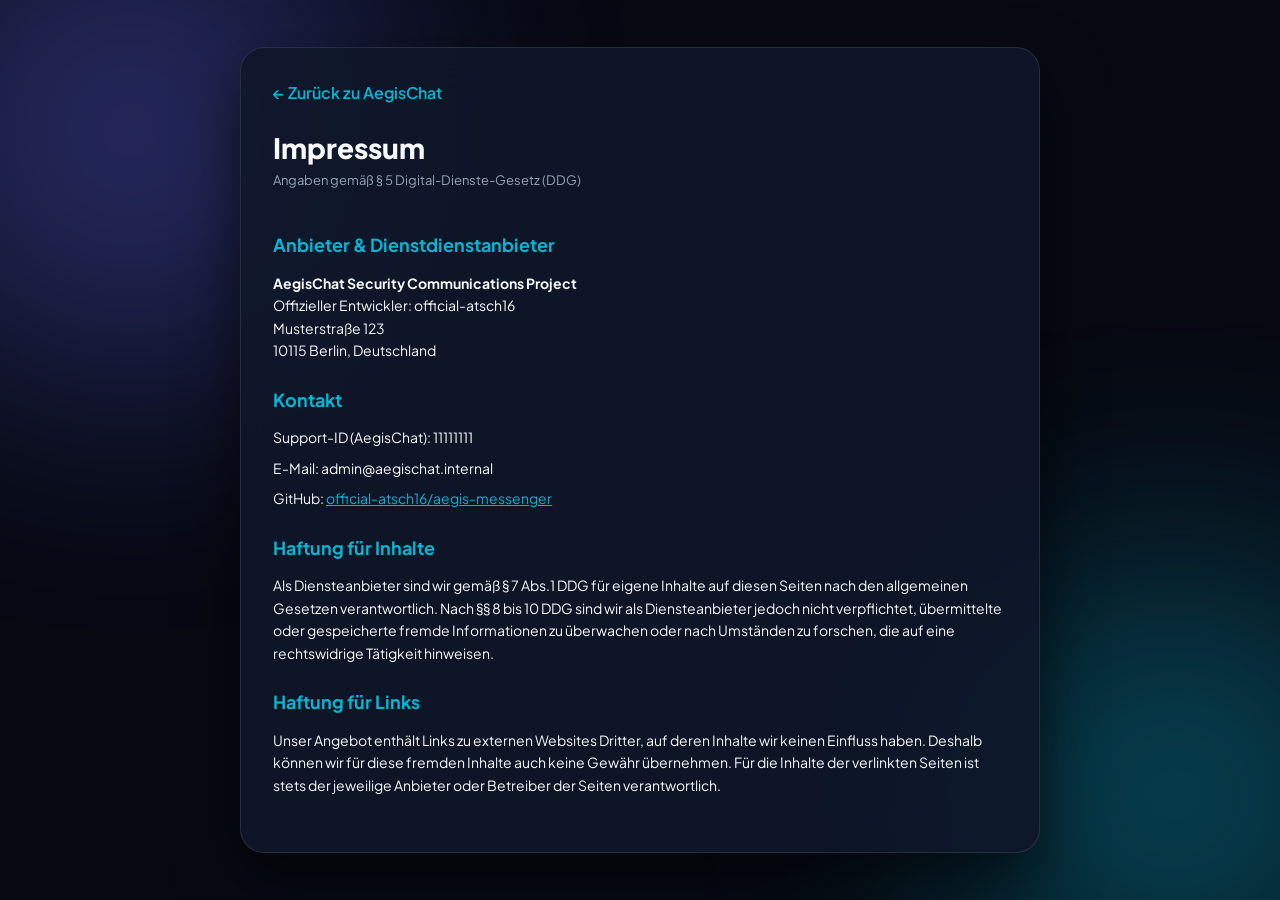
==== commit eee78f4a: "feat: update support ID to 11111111 and fix E2EE public key RLS policies - Change system support ID " ====
--- a/public/impressum.html
+++ b/public/impressum.html
@@ -76,7 +76,7 @@
 
     <div class="legal-section">
       <h2>Kontakt</h2>
-      <p>Support-ID (AegisChat): <code>00000000</code></p>
+      <p>Support-ID (AegisChat): <code>11111111</code></p>
       <p>E-Mail: admin@aegischat.internal</p>
       <p>GitHub: <a href="https://github.com/offical-atsch16/aegis-messenger" target="_blank" style="color: var(--accent-cyan);">official-atsch16/aegis-messenger</a></p>
     </div>
--- a/style.css
+++ b/style.css
@@ -393,17 +393,43 @@
 
 /* Landing Footer */
 .landing-footer {
-  padding: 24px 0 16px 0;
+  padding: 24px 0 20px 0;
   border-top: 1px solid var(--panel-border);
+  margin-top: 2rem;
 }
 
 .footer-content {
   display: flex;
   align-items: center;
   justify-content: space-between;
+  flex-wrap: wrap;
   font-size: 14px;
   color: var(--text-muted);
   gap: 1rem;
+}
+
+.footer-branding {
+  font-weight: 500;
+}
+
+.footer-links {
+  display: flex;
+  align-items: center;
+  gap: 1.25rem;
+  flex-wrap: wrap;
+}
+
+.footer-link {
+  color: var(--text-muted);
+  text-decoration: none;
+  font-size: 13px;
+  font-weight: 500;
+  transition: color 0.2s ease;
+}
+
+.footer-link:hover {
+  color: var(--accent-cyan);
+  text-decoration: none;
 }
 
 .footer-github-btn {
@@ -2721,3 +2747,33 @@
     width: 100%;
   }
 }
+
+/* DYNAMIC WATERMARK OVERLAY (ANTI-LEAK PROTECTION) */
+.chat-watermark-overlay {
+  position: absolute;
+  inset: 0;
+  pointer-events: none;
+  z-index: 8;
+  overflow: hidden;
+  display: flex;
+  align-items: center;
+  justify-content: center;
+  user-select: none;
+}
+
+.chat-watermark-text {
+  font-family: var(--font-mono);
+  font-size: 18px;
+  font-weight: 700;
+  color: rgba(255, 255, 255, 0.12);
+  text-shadow: 0 0 8px rgba(6, 182, 212, 0.15);
+  white-space: nowrap;
+  animation: floatingWatermark 18s ease-in-out infinite alternate;
+  letter-spacing: 1px;
+}
+
+@keyframes floatingWatermark {
+  0% { transform: translate(-25%, -25%) rotate(-22deg); }
+  50% { transform: translate(25%, 25%) rotate(-22deg); }
+  100% { transform: translate(-25%, -25%) rotate(-22deg); }
+}
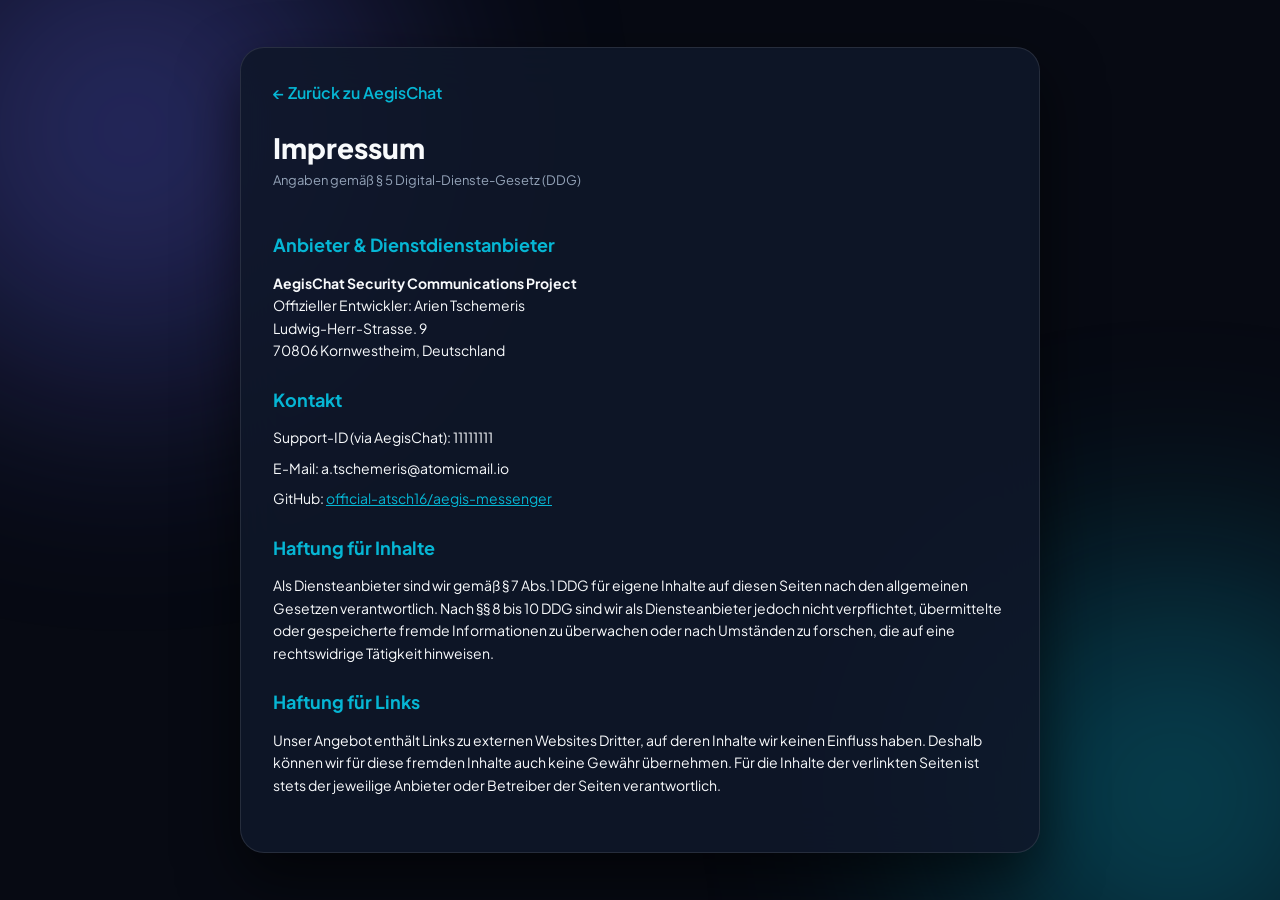
==== commit 0a2504ba: "update from the impressum rechtliche absicherung" ====
--- a/public/impressum.html
+++ b/public/impressum.html
@@ -68,16 +68,16 @@
       <h2>Anbieter & Dienstdienstanbieter</h2>
       <address>
         <strong>AegisChat Security Communications Project</strong><br>
-        Offizieller Entwickler: official-atsch16<br>
-        Musterstraße 123<br>
-        10115 Berlin, Deutschland
+        Offizieller Entwickler: Arien Tschemeris<br>
+        Ludwig-Herr-Strasse. 9<br>
+        70806 Kornwestheim, Deutschland
       </address>
     </div>
 
     <div class="legal-section">
       <h2>Kontakt</h2>
-      <p>Support-ID (AegisChat): <code>11111111</code></p>
-      <p>E-Mail: admin@aegischat.internal</p>
+      <p>Support-ID (via AegisChat): <code>11111111</code></p>
+      <p>E-Mail: a.tschemeris@atomicmail.io</p>
       <p>GitHub: <a href="https://github.com/offical-atsch16/aegis-messenger" target="_blank" style="color: var(--accent-cyan);">official-atsch16/aegis-messenger</a></p>
     </div>
 
--- a/style.css
+++ b/style.css
@@ -649,10 +649,11 @@
   position: relative;
   z-index: 1;
   width: 100%;
-  max-width: 1120px;
-  height: 90vh;
-  max-height: 820px;
-  padding: 16px;
+  max-width: 1520px;
+  height: 92vh;
+  max-height: 940px;
+  min-height: 640px;
+  padding: 20px;
   display: flex;
   justify-content: center;
   align-items: center;
@@ -679,6 +680,12 @@
   flex-shrink: 0;
 }
 
+.mobile-bar-actions {
+  display: flex;
+  gap: 4px;
+  align-items: center;
+}
+
 .mobile-brand {
   font-weight: 700;
   font-size: 16px;
@@ -692,16 +699,17 @@
 
 /* Sidebar */
 .sidebar {
-  width: 320px;
-  background: rgba(10, 15, 28, 0.45);
+  width: 360px;
+  background: rgba(10, 15, 28, 0.5);
   border-right: 1px solid var(--panel-border);
   padding: 20px;
   display: flex;
   flex-direction: column;
-  gap: 1.25rem;
+  gap: 1.1rem;
   transition: transform 0.3s ease;
   z-index: 10;
   min-width: 0;
+  flex-shrink: 0;
 }
 
 .user-profile {
@@ -713,9 +721,9 @@
 }
 
 .avatar {
-  width: 42px;
-  height: 42px;
-  border-radius: 12px;
+  width: 44px;
+  height: 44px;
+  border-radius: 14px;
   background: linear-gradient(135deg, var(--accent), var(--accent-cyan));
   display: flex;
   align-items: center;
@@ -724,15 +732,17 @@
   font-size: 15px;
   color: white;
   flex-shrink: 0;
-}
-
-.profile-info { flex: 1; overflow: hidden; }
+  box-shadow: 0 4px 14px rgba(99, 102, 241, 0.35);
+}
+
+.profile-info { flex: 1; min-width: 0; overflow: hidden; }
 .profile-info h3 {
   font-size: 14px;
-  font-weight: 600;
+  font-weight: 700;
   white-space: nowrap;
   overflow: hidden;
   text-overflow: ellipsis;
+  color: var(--text-main);
 }
 
 .id-badge {
@@ -761,7 +771,38 @@
 
 .profile-actions {
   display: flex;
-  gap: 2px;
+  gap: 4px;
+  flex-shrink: 0;
+  align-items: center;
+}
+
+.profile-actions .icon-btn {
+  min-width: 34px;
+  min-height: 34px;
+  padding: 6px;
+  border-radius: 8px;
+}
+
+.search-bar-wrapper {
+  padding: 2px 0;
+  width: 100%;
+}
+
+.search-bar-input {
+  width: 100%;
+  padding: 10px 14px;
+  font-size: 13px;
+  border-radius: 12px;
+  background: var(--input-bg);
+  border: 1px solid var(--panel-border);
+  color: var(--text-main);
+  outline: none;
+  transition: all 0.2s ease;
+}
+
+.search-bar-input:focus {
+  border-color: var(--accent);
+  box-shadow: 0 0 0 3px var(--accent-glow);
 }
 
 .section-title {
@@ -772,6 +813,10 @@
   color: var(--text-muted);
 }
 
+.section-title-spaced {
+  margin-top: 10px;
+}
+
 .add-contact-form {
   display: flex;
   flex-direction: column;
@@ -780,13 +825,23 @@
 
 .btn-group {
   display: flex;
-  gap: 8px;
+  gap: 6px;
 }
 
 .btn-group .btn {
   flex: 1;
-  padding: 10px 12px;
-  font-size: 13px;
+  padding: 8px 10px;
+  font-size: 12px;
+  min-height: 38px;
+  white-space: nowrap;
+  justify-content: center;
+  align-items: center;
+}
+
+.groups-list-container {
+  max-height: 150px;
+  min-height: 44px;
+  overflow-y: auto;
 }
 
 .contacts-list {
@@ -796,8 +851,8 @@
   flex: 1;
   display: flex;
   flex-direction: column;
-  gap: 6px;
-  min-height: 0;
+  gap: 4px;
+  min-height: 100px;
 }
 
 .contact-item {
@@ -999,18 +1054,22 @@
   display: flex;
   flex-direction: column;
   position: relative;
-  background: rgba(15, 23, 42, 0.2);
+  background: rgba(15, 23, 42, 0.25);
   min-width: 0;
   min-height: 0;
 }
 
 .chat-header {
-  padding: 14px 20px;
+  padding: 14px 24px;
   border-bottom: 1px solid var(--panel-border);
   display: flex;
   align-items: center;
-  gap: 12px;
-  flex-wrap: wrap;
+  justify-content: space-between;
+  gap: 16px;
+  background: rgba(10, 15, 28, 0.45);
+  backdrop-filter: blur(12px);
+  min-height: 68px;
+  flex-shrink: 0;
 }
 
 .back-nav-btn {
@@ -1026,26 +1085,38 @@
   align-items: center;
   gap: 12px;
   cursor: pointer;
-  border-radius: 10px;
-  padding: 4px 8px;
+  border-radius: 12px;
+  padding: 6px 10px;
   transition: background 0.2s;
   min-width: 0;
+  flex: 1;
 }
 
 .active-user-info:hover {
-  background: rgba(255, 255, 255, 0.05);
+  background: rgba(255, 255, 255, 0.06);
 }
 
 .active-name-row {
   display: flex;
   align-items: center;
-  gap: 6px;
+  gap: 8px;
   min-width: 0;
+}
+
+#active-contact-name {
+  font-size: 15px;
+  font-weight: 700;
+  color: var(--text-main);
+  white-space: nowrap;
+  overflow: hidden;
+  text-overflow: ellipsis;
+  max-width: 320px;
 }
 
 .inline-edit-btn {
   padding: 2px 4px;
   opacity: 0.6;
+  flex-shrink: 0;
 }
 
 .active-user-info:hover .inline-edit-btn {
@@ -1058,7 +1129,7 @@
   display: flex;
   align-items: center;
   gap: 6px;
-  flex-wrap: wrap;
+  flex-wrap: nowrap;
 }
 
 .typing-text {
@@ -1083,25 +1154,37 @@
   display: flex;
   gap: 10px;
   align-items: center;
-  flex-wrap: wrap;
+  flex-shrink: 0;
 }
 
 .sender-select-wrapper {
   display: flex;
-  flex-direction: column;
-  align-items: flex-start;
+  align-items: center;
+  gap: 6px;
+  background: rgba(10, 15, 28, 0.65);
+  border: 1px solid var(--panel-border);
+  border-radius: 10px;
+  padding: 2px 8px;
+}
+
+.sender-select-wrapper label {
+  font-size: 11px;
+  margin-bottom: 0;
+  white-space: nowrap;
+  color: var(--text-muted);
 }
 
 .sender-dropdown {
-  padding: 6px 12px;
+  padding: 6px 20px 6px 8px;
   font-size: 12px;
   font-family: var(--font-mono);
   border-radius: 8px;
-  background: rgba(10, 15, 28, 0.85);
-  border: 1px solid var(--panel-border);
+  background: transparent;
+  border: none;
   color: var(--accent-cyan);
   outline: none;
-  min-height: 36px;
+  min-height: 32px;
+  cursor: pointer;
 }
 
 .empty-state {
@@ -1127,23 +1210,32 @@
   color: var(--text-muted);
 }
 
+.messages-viewport-wrapper {
+  position: relative;
+  flex: 1;
+  min-height: 0;
+  display: flex;
+  flex-direction: column;
+  overflow: hidden;
+}
+
 .messages-container {
   flex: 1;
-  padding: 20px;
+  padding: 24px 28px;
   overflow-y: auto;
   -webkit-overflow-scrolling: touch;
   display: flex;
   flex-direction: column;
-  gap: 12px;
+  gap: 14px;
   min-height: 0;
 }
 
 .msg-bubble {
-  max-width: 75%;
-  padding: 12px 16px;
-  border-radius: 16px;
+  max-width: 68%;
+  padding: 12px 18px;
+  border-radius: 18px;
   font-size: 14px;
-  line-height: 1.5;
+  line-height: 1.55;
   word-break: break-word;
   position: relative;
   animation: fadeIn 0.2s ease-out;
@@ -1155,7 +1247,7 @@
   background: var(--msg-own);
   color: white;
   border-bottom-right-radius: 4px;
-  box-shadow: 0 4px 14px var(--accent-glow);
+  box-shadow: 0 4px 16px var(--accent-glow);
 }
 
 .msg-bubble.other {
@@ -1169,7 +1261,7 @@
 .msg-meta {
   font-size: 10px;
   opacity: 0.75;
-  margin-top: 4px;
+  margin-top: 6px;
   display: flex;
   align-items: center;
   justify-content: flex-end;
@@ -1182,12 +1274,39 @@
 }
 
 .message-input-area {
-  padding: 14px 20px;
+  padding: 16px 24px;
   border-top: 1px solid var(--panel-border);
   display: flex;
   gap: 10px;
   align-items: center;
-  background: rgba(10, 15, 28, 0.6);
+  background: rgba(10, 15, 28, 0.7);
+  backdrop-filter: blur(16px);
+  flex-shrink: 0;
+}
+
+.input-actions-left {
+  display: flex;
+  align-items: center;
+  gap: 4px;
+  flex-shrink: 0;
+}
+
+.input-actions-left .icon-btn {
+  width: 38px;
+  height: 38px;
+  min-width: 38px;
+  min-height: 38px;
+  border-radius: 10px;
+  background: rgba(255, 255, 255, 0.04);
+  border: 1px solid rgba(255, 255, 255, 0.08);
+  color: var(--text-muted);
+  transition: all 0.2s ease;
+}
+
+.input-actions-left .icon-btn:hover {
+  background: rgba(255, 255, 255, 0.1);
+  color: var(--text-main);
+  border-color: rgba(255, 255, 255, 0.18);
 }
 
 .send-btn {
@@ -2748,6 +2867,40 @@
   }
 }
 
+/* TABLET RESPONSIVE ADJUSTMENTS (769px - 1024px) */
+@media (min-width: 769px) and (max-width: 1024px) {
+  .app-container {
+    max-width: 98%;
+    height: 94vh;
+    padding: 10px;
+  }
+  
+  .sidebar {
+    width: 320px;
+  }
+  
+  .msg-bubble {
+    max-width: 78%;
+  }
+}
+
+/* LARGE DESKTOP RESPONSIVE ENHANCEMENT (1400px+) */
+@media (min-width: 1400px) {
+  .app-container {
+    max-width: 1600px;
+    height: 94vh;
+    max-height: 980px;
+  }
+  
+  .sidebar {
+    width: 380px;
+  }
+  
+  .messages-container {
+    padding: 28px 36px;
+  }
+}
+
 /* DYNAMIC WATERMARK OVERLAY (ANTI-LEAK PROTECTION) */
 .chat-watermark-overlay {
   position: absolute;
